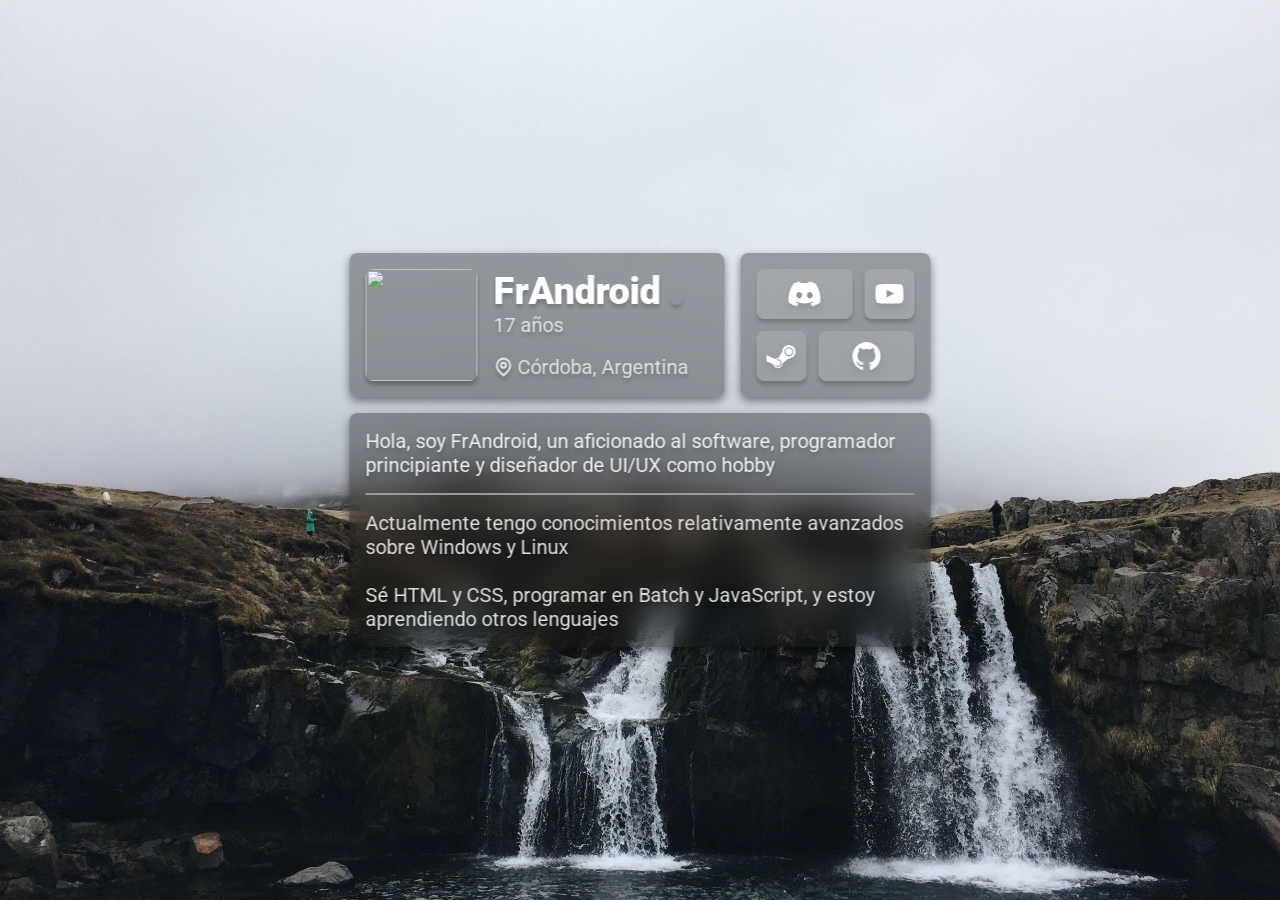
==== index.html @ 15719175 "Improved visuals, more backgrounds" ====
<!DOCTYPE html>
<html>
<head>
    <title>FrAndroid</title>
    <link rel="stylesheet" href="assets/styles.css">
    <link rel="preconnect" href="https://fonts.googleapis.com">
    <link href="https://fonts.googleapis.com/css2?family=Roboto:wght@500;900&display=swap" rel="stylesheet">
    <link rel="icon" href="https://avatars.githubusercontent.com/u/70262448">
    <meta name="viewport" content="width=device-width, initial-scale=1">
    <meta property="og:image" content="https://avatars.githubusercontent.com/u/70262448">
    <meta property="og:theme-color" content="#AAA">
    <meta property="og:title" content="FrAndroid">
    <meta property="og:description" content="Hola, soy FrAndroid, un aficionado al software, programador principiante y diseñador de UI/UX como hobby">
    <meta name="description" content="Hola, soy FrAndroid, un aficionado al software, programador principiante y diseñador de UI/UX como hobby">
</head>
<body>
    <img id="background" onload="show()">

    <div id="container" style="display: none;">
        <div class="box personal">
            <img src="https://avatars.githubusercontent.com/u/70262448" width="112px" height="112px" id="profilePicture" draggable="false" onclick="expandProfilePicture()">
            <div>
                <div style="display: flex">
                    <span style="font-weight: 900; font-size: 38px">FrAndroid</span>
                    <div id="status"></div>
                </div>
                <span style="color: #FFFB">17 años</span>
                <div style="display: flex; margin-top: 18px">
                    <img src="assets/icons/location.svg" draggable="false" style="opacity: 0.75; margin-right: 4px; filter: drop-shadow(0 4px 2px #0005)">
                    <span class="location" style="color: #FFFB">Córdoba, Argentina</span>
                </div>
            </div>
        </div>
        <div class="box social">
            <a class="button" href="https://discordapp.com/users/493493422968274965" style="flex-grow: 1" title="Discord | @frandroidd">
                <img src="assets/icons/discord.svg"></a>
            <a class="button" href="https://www.youtube.com/@FrAndroidd" title="YouTube | @FrAndroidd">
                <img src="assets/icons/youtube.svg">
            </a>
            <a class="button" href="https://steamcommunity.com/id/FrAndroidd" title="Steam | FrAndroidd">
                <img src="assets/icons/steam.svg">
            </a>
            <a class="button" href="https://github.com/FrAndroidd" style="flex-grow: 1" title="GitHub | @FrAndroidd">
                <img src="assets/icons/github.svg">
            </a>
        </div>
        <div class="box bio">
            <span>
                Hola, soy FrAndroid, un aficionado al software, programador principiante y diseñador de UI/UX como hobby
            </span>
            <br><hr>
            <span style="color: #DDD;">
                Actualmente tengo conocimientos relativamente avanzados sobre Windows y Linux
                <br><br>
                Sé HTML y CSS, programar en Batch y JavaScript, y estoy aprendiendo otros lenguajes
            </span>
        </div>
    </div>

    <div id="imageOverlay" onclick="expandProfilePicture()" style="opacity: 0; display: none;"></div>

    <script src="assets/script.js"></script>
</body>
</html>
---- assets/styles.css ----
body {
    margin: 0;
    height: 100vh;
    overflow: hidden;

    color: #FFF;
    font-family: Roboto;
    user-select: none;
}


@keyframes scale {
    from {
        transform: translate(-50%, -50%) scale(2);
    }
}
@keyframes blur {
    from {
        filter: blur(8px);
        opacity: 0;
    }
}
@keyframes normalize {
    from {
        backdrop-filter: blur(0);
        box-shadow: none;
    }
}


#background {
    background-color: #000;
    object-fit: cover;
    position: absolute;
    top: 0;
    width: 100vw;
    height: 100vh;
    
    border-radius: 0;
    filter: none;
}


#container {
    display: none;
    width: 597px;
    position: absolute;
    top: 50%;
    left: 50%;
    transform: translate(-50%, -50%);
    display: flex;
    flex-wrap: wrap;
    animation: scale 0.5s cubic-bezier(.19,.62,.17,.99);
}
.box {
    background-color: #0005;
    margin: 8px;
    padding: 16px;
    border-radius: 8px;
    box-shadow: 0 4px 10px 0 #0007;
    backdrop-filter: blur(16px);
    animation: normalize 0.4s cubic-bezier(.19,.62,.17,.99);
}
.box > * {
    animation: blur 0.5s cubic-bezier(.19,.62,.17,.99);
}

img {
    border-radius: 8px;
    filter: drop-shadow(0 4px 8px #0004);
}
span {
    font-size: 20px;
    text-shadow: 0 4px 4px #0003;
}
hr {
    border-width: 0;
    height: 2px;
    margin: 16px 0 16px 0;
    background-color: #999;
}

#imageOverlay {
    background-image: url("https://avatars.githubusercontent.com/u/70262448");
    background-color: #0008;
    background-position: center;
    background-repeat: no-repeat;
    width: 100%;
    height: 100%;
    top: 0;
    position: absolute;
    transition: 0.1s ease;
}

/* Personal */
.personal {
    display: flex;
    flex-grow: 1;
}
.social {
    width: 170px;
    padding: 10px;
    display: flex;
    flex-wrap: wrap;
}
.bio {
    width: 100%;
}
.bio > span {
    user-select: text;
    color: #EEE;
}
.bio > span::selection {
    background-color: #999;
    color: #000;
}


#profilePicture {
    margin-right: 16px;
    cursor: pointer;
    filter: brightness(100%);
    box-shadow: 0 4px 4px 0 #0004;
    transition: 0.1s ease, box-shadow 0s;
    animation: blur 0.75s cubic-bezier(.19,.62,.17,.99);
}
#profilePicture:hover {
    filter: brightness(66%);
    box-shadow: 0 4px 6px 0 #0005;
    scale: 1.1;
}

#status {
    background-color: #0000;
    width: 12px;
    height: 12px;
    margin-left: 10px;
    margin-top: 24px;
    border-radius: 6px;
    box-shadow: 0 4px 4px 0 #0003;
}

.button {
    display: flex;
    color: #FFF;
    background-color: #FFF2;
    width: 50px;
    height: 50px;
    margin: 6px;
    border-radius: 8px;
    box-shadow: 0 4px 4px 0 #0003;
    transition: 0.1s ease;
    align-items: center;
    justify-content: center;
    text-decoration: none;
}
.button:hover {
    background-color: #FFF3;
}
.button > img {
    filter: drop-shadow(0 4px 4px #0002);
    border-radius: 0;
}



@media (orientation: portrait) {
    #container {
        width: 100%;
    }

    .social {
        width: 100%;
    }
    [title="GitHub | @FrAndroidd"] {
        order: -1;
    }
    [title="Discord | @frandroidd"] {
        order: -2;
    }
}

@media (max-width: 374px) and (orientation: portrait) {
    #status {
        display: none;
    }
    .location {
        font-size: 18px;
    }
}
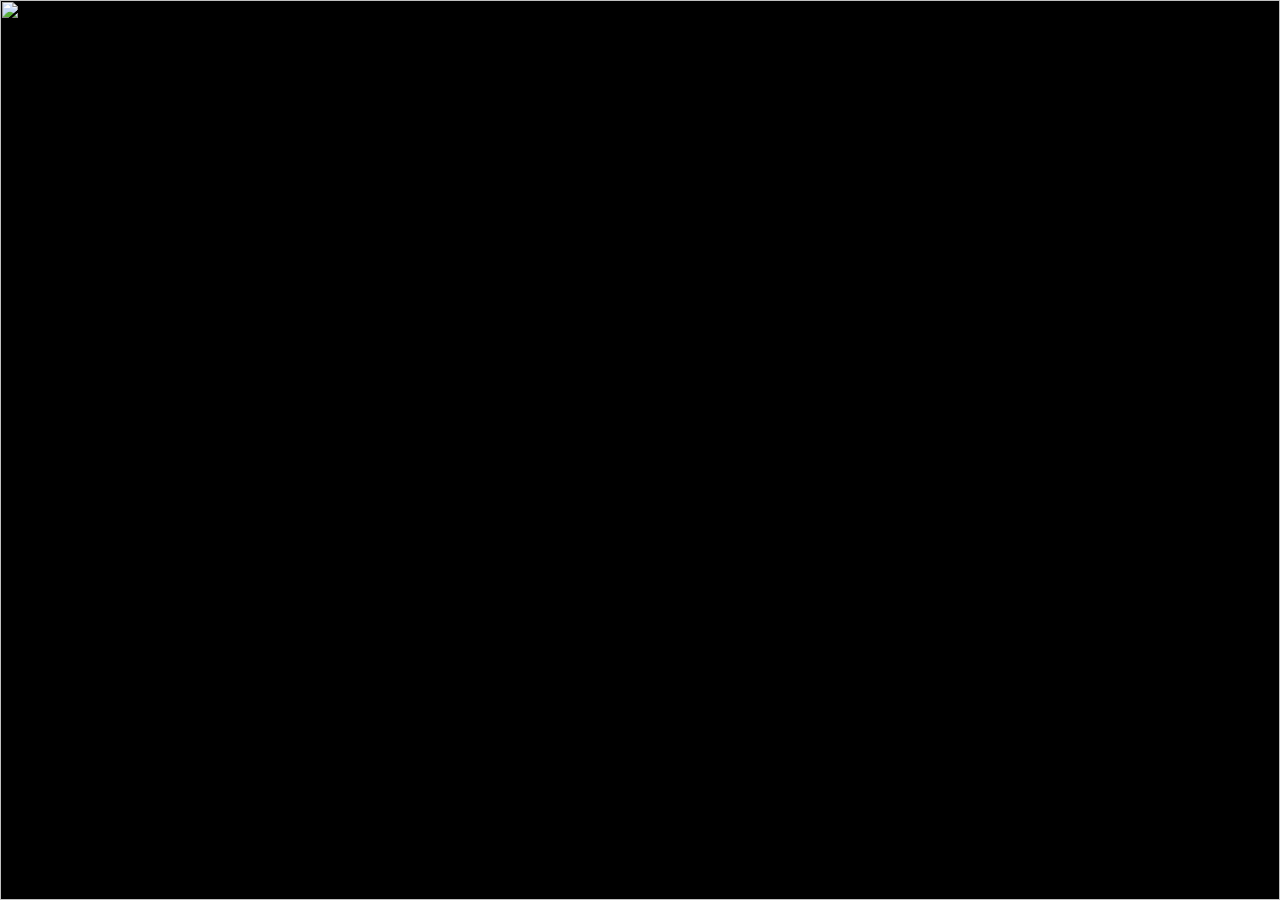
==== commit 80869dbe: "Merge branch 'main' of https://github.com/FrAndroidd/FrAndroidd.github.io" ====
--- a/index.html
+++ b/index.html
@@ -60,5 +60,4 @@
     <div id="imageOverlay" onclick="expandProfilePicture()" style="opacity: 0; display: none;"></div>
 
     <script src="assets/script.js"></script>
-</body>
-</html>+</body>
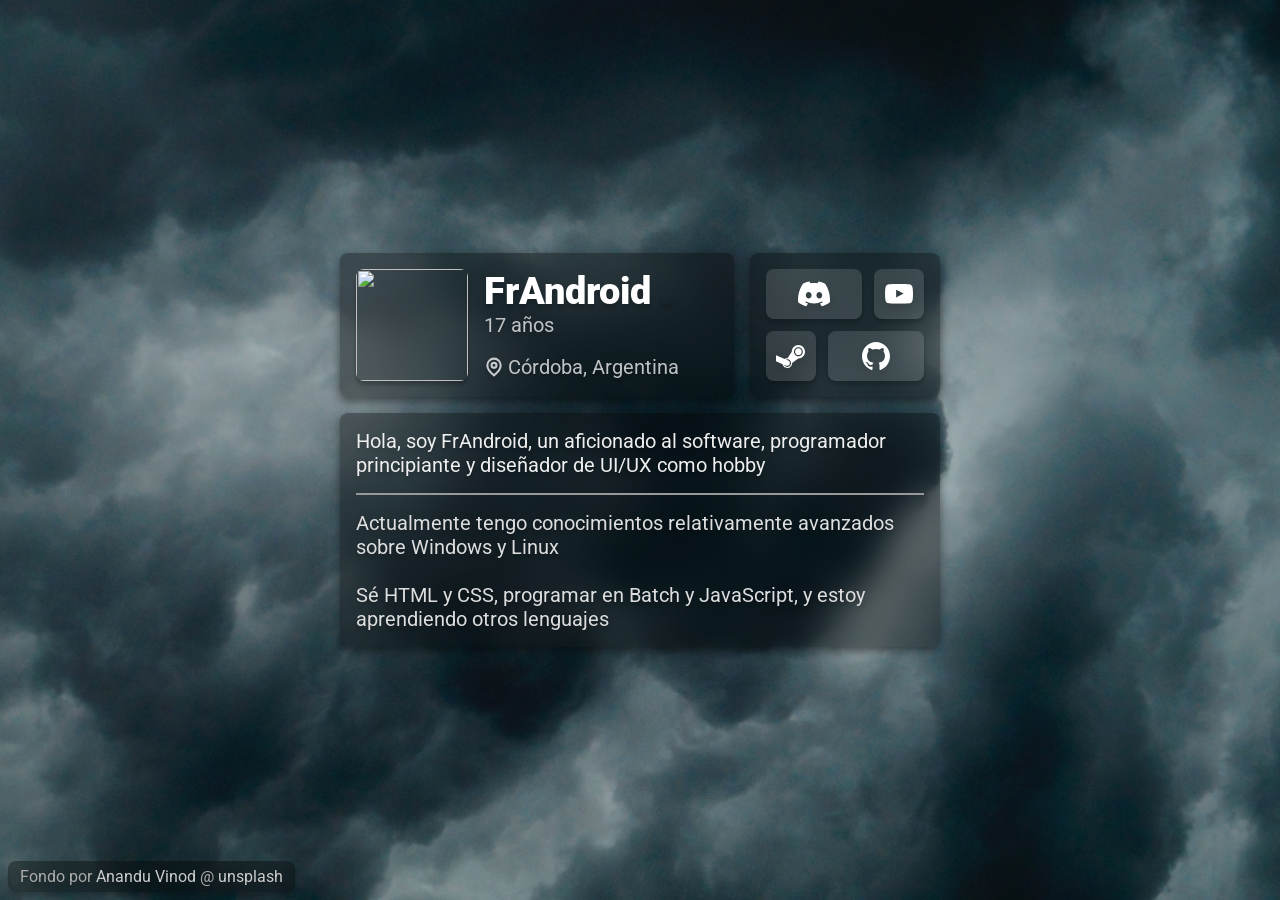
==== commit 9332fa63: "More fixes, background credits" ====
--- a/index.html
+++ b/index.html
@@ -57,6 +57,13 @@
         </div>
     </div>
 
+    <div class="box" id="backgroundCredits">
+        <span>Fondo por</span>
+        <a id="backgroundLink">KikiSiepel</a>
+        <span>@</span>
+        <a href="https://unsplash.com">unsplash</a>
+    </div>
+
     <div id="imageOverlay" onclick="expandProfilePicture()" style="opacity: 0; display: none;"></div>
 
     <script src="assets/script.js"></script>
--- a/assets/styles.css
+++ b/assets/styles.css
@@ -22,6 +22,7 @@
 }
 @keyframes normalize {
     from {
+        background-color: #0000;
         backdrop-filter: blur(0);
         box-shadow: none;
     }
@@ -43,10 +44,11 @@
 
 #container {
     display: none;
-    width: 597px;
+    width: 600px;
     position: absolute;
     top: 50%;
     left: 50%;
+    gap: 16px;
     transform: translate(-50%, -50%);
     display: flex;
     flex-wrap: wrap;
@@ -54,10 +56,10 @@
 }
 .box {
     background-color: #0005;
-    margin: 8px;
     padding: 16px;
     border-radius: 8px;
     box-shadow: 0 4px 10px 0 #0007;
+    box-sizing: border-box;
     backdrop-filter: blur(16px);
     animation: normalize 0.4s cubic-bezier(.19,.62,.17,.99);
 }
@@ -98,8 +100,8 @@
     flex-grow: 1;
 }
 .social {
-    width: 170px;
-    padding: 10px;
+    width: 190px;
+    gap: 12px;
     display: flex;
     flex-wrap: wrap;
 }
@@ -146,7 +148,6 @@
     background-color: #FFF2;
     width: 50px;
     height: 50px;
-    margin: 6px;
     border-radius: 8px;
     box-shadow: 0 4px 4px 0 #0003;
     transition: 0.1s ease;
@@ -163,6 +164,40 @@
 }
 
 
+#backgroundCredits {
+    display: none;
+    padding: 6px 12px;
+    box-shadow: 0 4px 4px 0 #0003;
+    position: absolute;
+    bottom: 8px;
+    left: 8px;
+    animation: bgNormalize 0.4s cubic-bezier(.19,.62,.17,.99);
+    transition: 0.1s ease;
+}
+#backgroundCredits > * {
+    color: #AAA;
+    font-size: 16px;
+    animation: none;
+    text-decoration: none;
+    animation: bgNormalize 0.4s cubic-bezier(.19,.62,.17,.99);
+}
+#backgroundCredits > [href] {
+    color: #CCC;
+}
+#backgroundCredits > [href]:hover {
+    color: #FFF;
+}
+
+@keyframes bgNormalize {
+    from {
+        box-shadow: #0000;
+        filter: blur(0px);
+        color: #AAA0;
+        background-color: #0000;
+    }
+}
+
+
 
 @media (orientation: portrait) {
     #container {
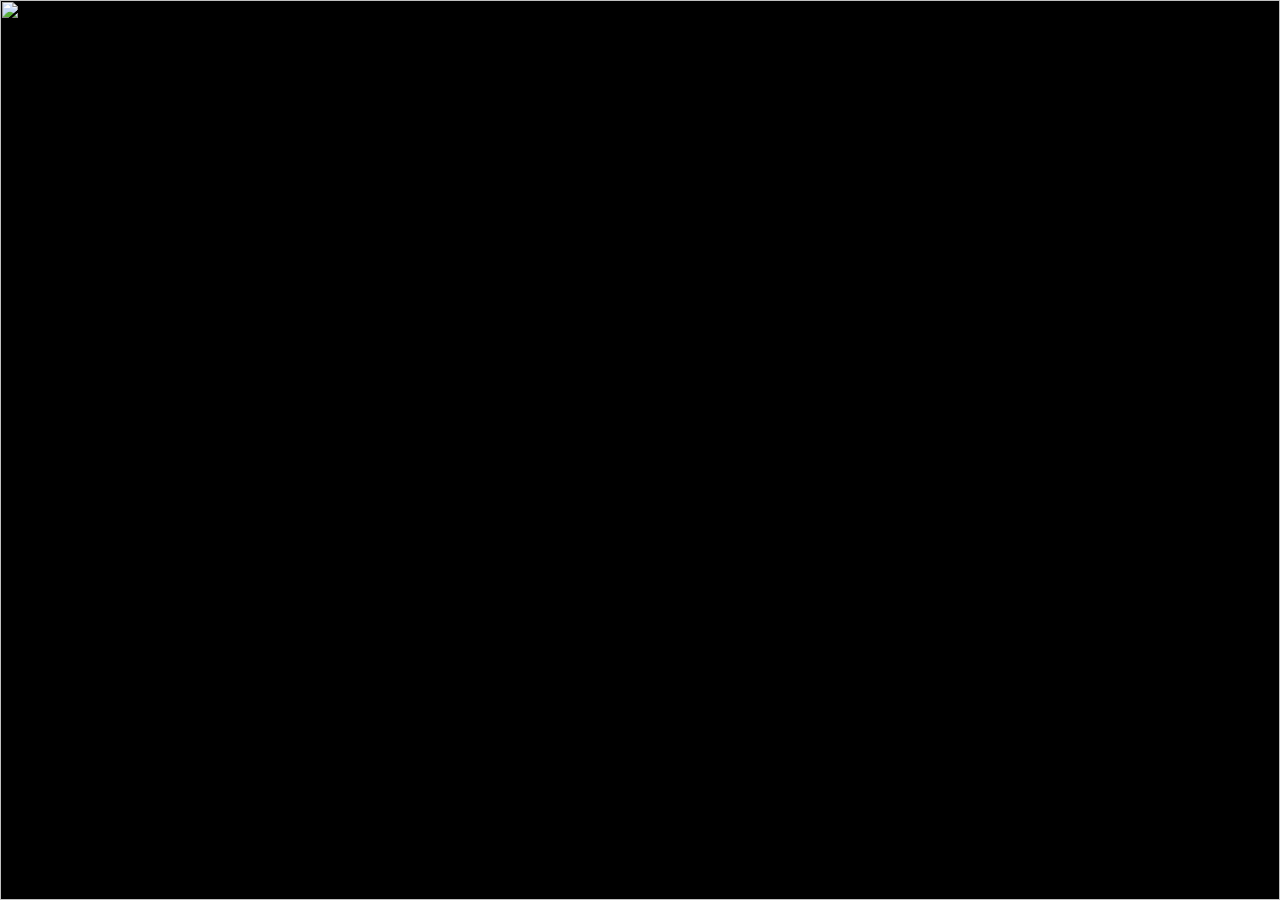
==== commit 8c1f97c4: "Improved background credits" ====
--- a/index.html
+++ b/index.html
@@ -59,9 +59,9 @@
 
     <div class="box" id="backgroundCredits">
         <span>Fondo por</span>
-        <a id="backgroundLink">KikiSiepel</a>
-        <span>@</span>
-        <a href="https://unsplash.com">unsplash</a>
+        <a id="backgroundLink" style="text-transform: capitalize"></a>
+        <span>en</span>
+        <a id="unsplashLink">Unsplash</a>
     </div>
 
     <div id="imageOverlay" onclick="expandProfilePicture()" style="opacity: 0; display: none;"></div>
--- a/assets/styles.css
+++ b/assets/styles.css
@@ -171,8 +171,9 @@
     position: absolute;
     bottom: 8px;
     left: 8px;
+    white-space: nowrap;
+    transition: 0.1s ease;
     animation: bgNormalize 0.4s cubic-bezier(.19,.62,.17,.99);
-    transition: 0.1s ease;
 }
 #backgroundCredits > * {
     color: #AAA;
@@ -201,7 +202,7 @@
 
 @media (orientation: portrait) {
     #container {
-        width: 100%;
+        width: calc(100% - 16px);
     }
 
     .social {
@@ -212,6 +213,11 @@
     }
     [title="Discord | @frandroidd"] {
         order: -2;
+    }
+
+    #backgroundCredits {
+        left: 50%;
+        transform: translateX(-50%);
     }
 }
 
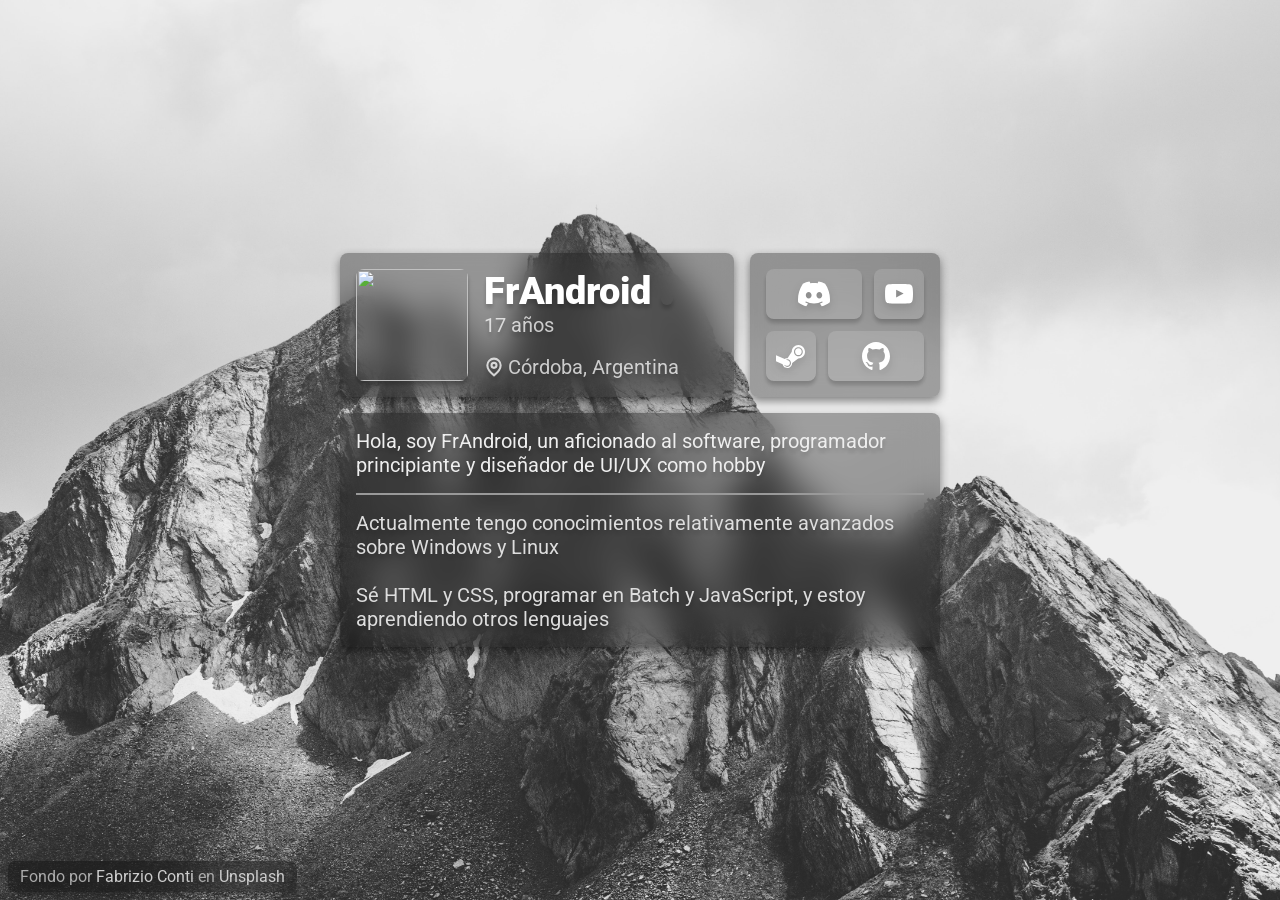
==== commit 20b78d77: "Fix" ====
--- a/index.html
+++ b/index.html
@@ -59,7 +59,7 @@
 
     <div class="box" id="backgroundCredits">
         <span>Fondo por</span>
-        <a id="backgroundLink" style="text-transform: capitalize"></a>
+        <a id="backgroundLink"></a>
         <span>en</span>
         <a id="unsplashLink">Unsplash</a>
     </div>
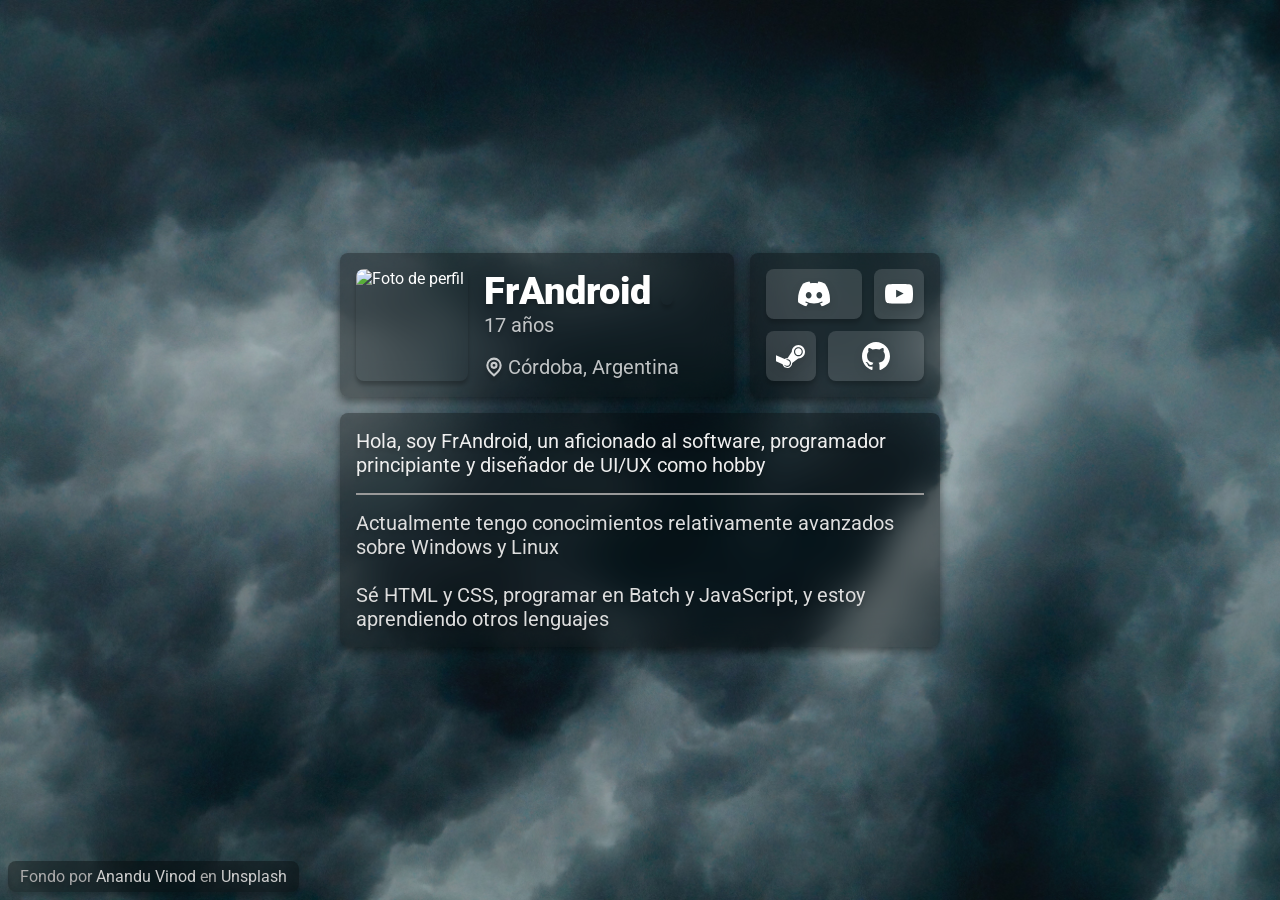
==== commit d58ba377: "idk" ====
--- a/index.html
+++ b/index.html
@@ -1,5 +1,5 @@
 <!DOCTYPE html>
-<html>
+<html lang="es">
 <head>
     <title>FrAndroid</title>
     <link rel="stylesheet" href="assets/styles.css">
@@ -18,7 +18,7 @@
 
     <div id="container" style="display: none;">
         <div class="box personal">
-            <img src="https://avatars.githubusercontent.com/u/70262448" width="112px" height="112px" id="profilePicture" draggable="false" onclick="expandProfilePicture()">
+            <img src="https://avatars.githubusercontent.com/u/70262448" alt="Foto de perfil" width="112px" height="112px" id="profilePicture" draggable="false" onclick="expandProfilePicture()">
             <div>
                 <div style="display: flex">
                     <span style="font-weight: 900; font-size: 38px">FrAndroid</span>
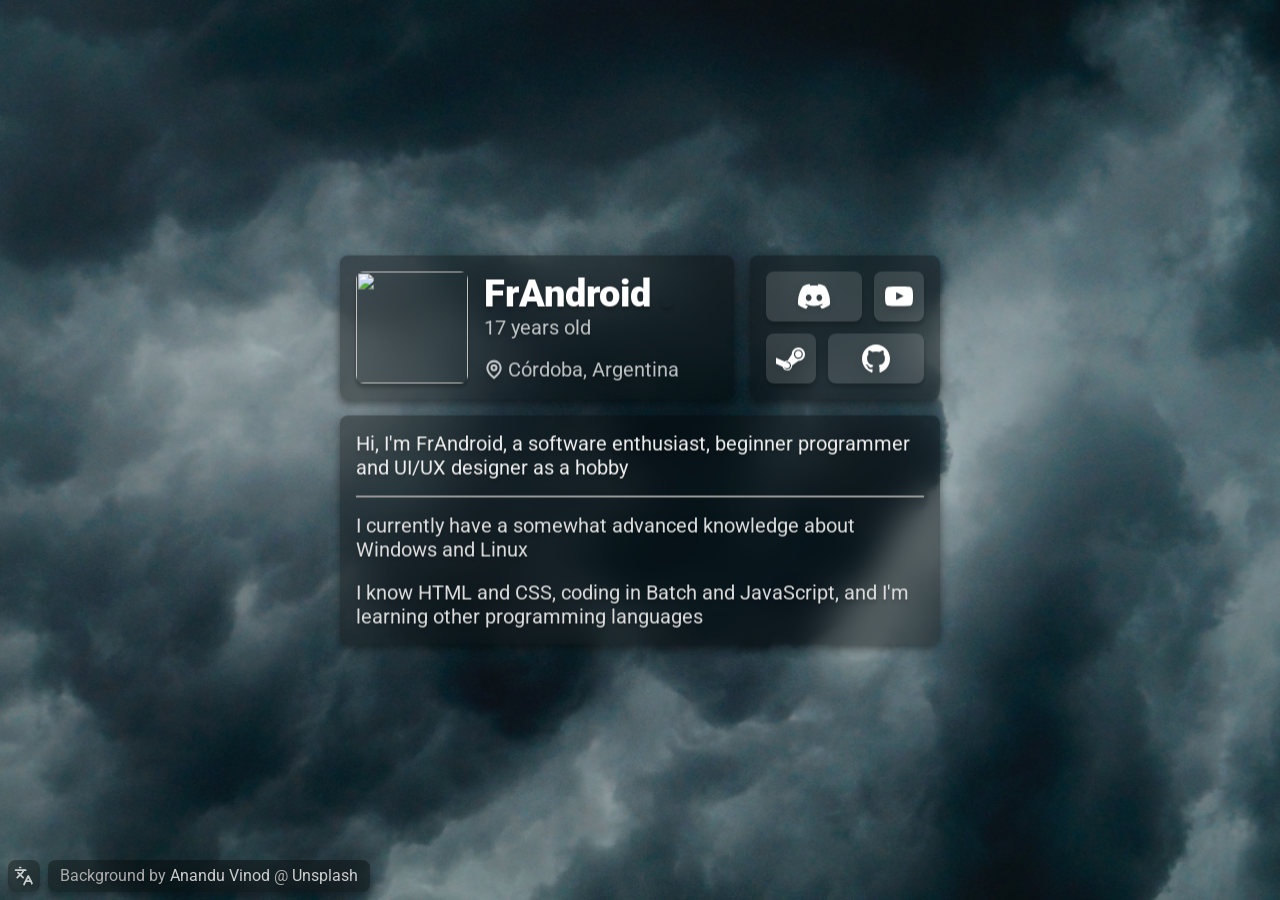
==== commit c2da68a4: "Translate button + autodetect" ====
--- a/index.html
+++ b/index.html
@@ -1,5 +1,5 @@
 <!DOCTYPE html>
-<html lang="es">
+<html lang="en">
 <head>
     <title>FrAndroid</title>
     <link rel="stylesheet" href="assets/styles.css">
@@ -18,13 +18,13 @@
 
     <div id="container" style="display: none;">
         <div class="box personal">
-            <img src="https://avatars.githubusercontent.com/u/70262448" alt="Foto de perfil" width="112px" height="112px" id="profilePicture" draggable="false" onclick="expandProfilePicture()">
+            <img src="https://avatars.githubusercontent.com/u/70262448" width="112px" height="112px" id="profilePicture" draggable="false" onclick="expandProfilePicture()">
             <div>
                 <div style="display: flex">
                     <span style="font-weight: 900; font-size: 38px">FrAndroid</span>
                     <div id="status"></div>
                 </div>
-                <span style="color: #FFFB">17 años</span>
+                <span style="color: #FFFB" id="lang.age">17 años</span>
                 <div style="display: flex; margin-top: 18px">
                     <img src="assets/icons/location.svg" draggable="false" style="opacity: 0.75; margin-right: 4px; filter: drop-shadow(0 4px 2px #0005)">
                     <span class="location" style="color: #FFFB">Córdoba, Argentina</span>
@@ -45,23 +45,24 @@
             </a>
         </div>
         <div class="box bio">
-            <span>
-                Hola, soy FrAndroid, un aficionado al software, programador principiante y diseñador de UI/UX como hobby
-            </span>
+            <span id="lang.bio1"></span>
             <br><hr>
-            <span style="color: #DDD;">
-                Actualmente tengo conocimientos relativamente avanzados sobre Windows y Linux
-                <br><br>
-                Sé HTML y CSS, programar en Batch y JavaScript, y estoy aprendiendo otros lenguajes
-            </span>
+            <span style="color: #DDD;" id="lang.bio2"></span>
+            <br><br>
+            <span style="color: #DDD;" id="lang.bio3"></span>
         </div>
     </div>
 
-    <div class="box" id="backgroundCredits">
-        <span>Fondo por</span>
-        <a id="backgroundLink"></a>
-        <span>en</span>
-        <a id="unsplashLink">Unsplash</a>
+    <div id="miniContainer">
+        <div class="box language" onclick="language()">
+            <img src="assets/icons/language.svg">
+        </div>
+        <div class="box backgroundCredits" style="padding: 6px 12px">
+            <span id="lang.backgroundBy"></span>
+            <a id="backgroundLink"></a>
+            <span id="lang.backgroundAt"></span>
+            <a id="unsplashLink">Unsplash</a>
+        </div>
     </div>
 
     <div id="imageOverlay" onclick="expandProfilePicture()" style="opacity: 0; display: none;"></div>
--- a/assets/styles.css
+++ b/assets/styles.css
@@ -164,28 +164,51 @@
 }
 
 
-#backgroundCredits {
-    display: none;
-    padding: 6px 12px;
-    box-shadow: 0 4px 4px 0 #0003;
+
+#miniContainer {
+    display: flex;
+    gap: 8px;
     position: absolute;
     bottom: 8px;
     left: 8px;
+}
+#miniContainer > * {
+    box-shadow: 0 4px 4px 0 #0003;
     white-space: nowrap;
     transition: 0.1s ease;
     animation: bgNormalize 0.4s cubic-bezier(.19,.62,.17,.99);
 }
-#backgroundCredits > * {
+
+.language {
+    display: flex;
+    width: 32px;
+    height: 32px;
+    padding: 0;
+    justify-content: center;
+    align-items: center;
+}
+.language > * {
+    opacity: 0.75;
+    scale: 0.85;
+    cursor: pointer;
+    transition: 0.1s ease;
+    filter: drop-shadow(0 4px 2px #0005);
+}
+.language > *:hover {
+    opacity: 1;
+}
+
+.backgroundCredits > * {
     color: #AAA;
     font-size: 16px;
     animation: none;
     text-decoration: none;
     animation: bgNormalize 0.4s cubic-bezier(.19,.62,.17,.99);
 }
-#backgroundCredits > [href] {
+.backgroundCredits > [href] {
     color: #CCC;
 }
-#backgroundCredits > [href]:hover {
+.backgroundCredits > [href]:hover {
     color: #FFF;
 }
 
@@ -208,6 +231,9 @@
     .social {
         width: 100%;
     }
+    .personal {
+        width: 100%;
+    }
     [title="GitHub | @FrAndroidd"] {
         order: -1;
     }
@@ -215,7 +241,7 @@
         order: -2;
     }
 
-    #backgroundCredits {
+    #miniContainer {
         left: 50%;
         transform: translateX(-50%);
     }
@@ -227,5 +253,9 @@
     }
     .location {
         font-size: 18px;
+        white-space: nowrap;
+    }
+    [id="lang.backgroundBy"] { /* Yes... */
+        display: none;
     }
 }
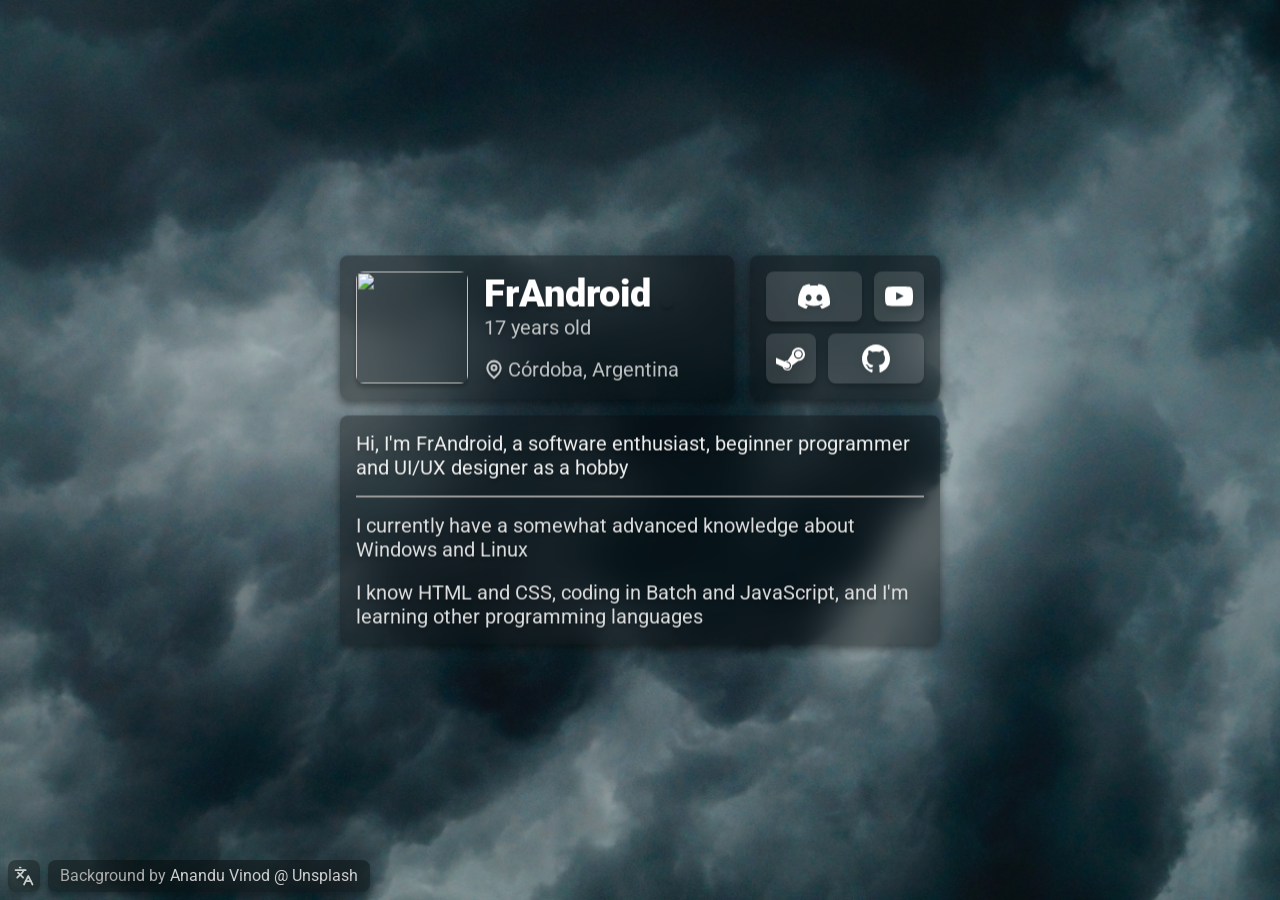
==== commit 04436134: "Fix" ====
--- a/index.html
+++ b/index.html
@@ -54,14 +54,12 @@
     </div>
 
     <div id="miniContainer">
-        <div class="box language" onclick="language()">
+        <div class="box" id="languageButton">
             <img src="assets/icons/language.svg">
         </div>
         <div class="box backgroundCredits" style="padding: 6px 12px">
             <span id="lang.backgroundBy"></span>
             <a id="backgroundLink"></a>
-            <span id="lang.backgroundAt"></span>
-            <a id="unsplashLink">Unsplash</a>
         </div>
     </div>
 
--- a/assets/styles.css
+++ b/assets/styles.css
@@ -166,7 +166,7 @@
 
 
 #miniContainer {
-    display: flex;
+    display: none;
     gap: 8px;
     position: absolute;
     bottom: 8px;
@@ -179,22 +179,23 @@
     animation: bgNormalize 0.4s cubic-bezier(.19,.62,.17,.99);
 }
 
-.language {
+#languageButton {
     display: flex;
     width: 32px;
     height: 32px;
     padding: 0;
     justify-content: center;
     align-items: center;
-}
-.language > * {
+    cursor: pointer;
+}
+#languageButton > img {
     opacity: 0.75;
     scale: 0.85;
-    cursor: pointer;
-    transition: 0.1s ease;
     filter: drop-shadow(0 4px 2px #0005);
-}
-.language > *:hover {
+    border-radius: 0;
+    transition: 0.1s ease;
+}
+#languageButton > img:hover {
     opacity: 1;
 }
 
